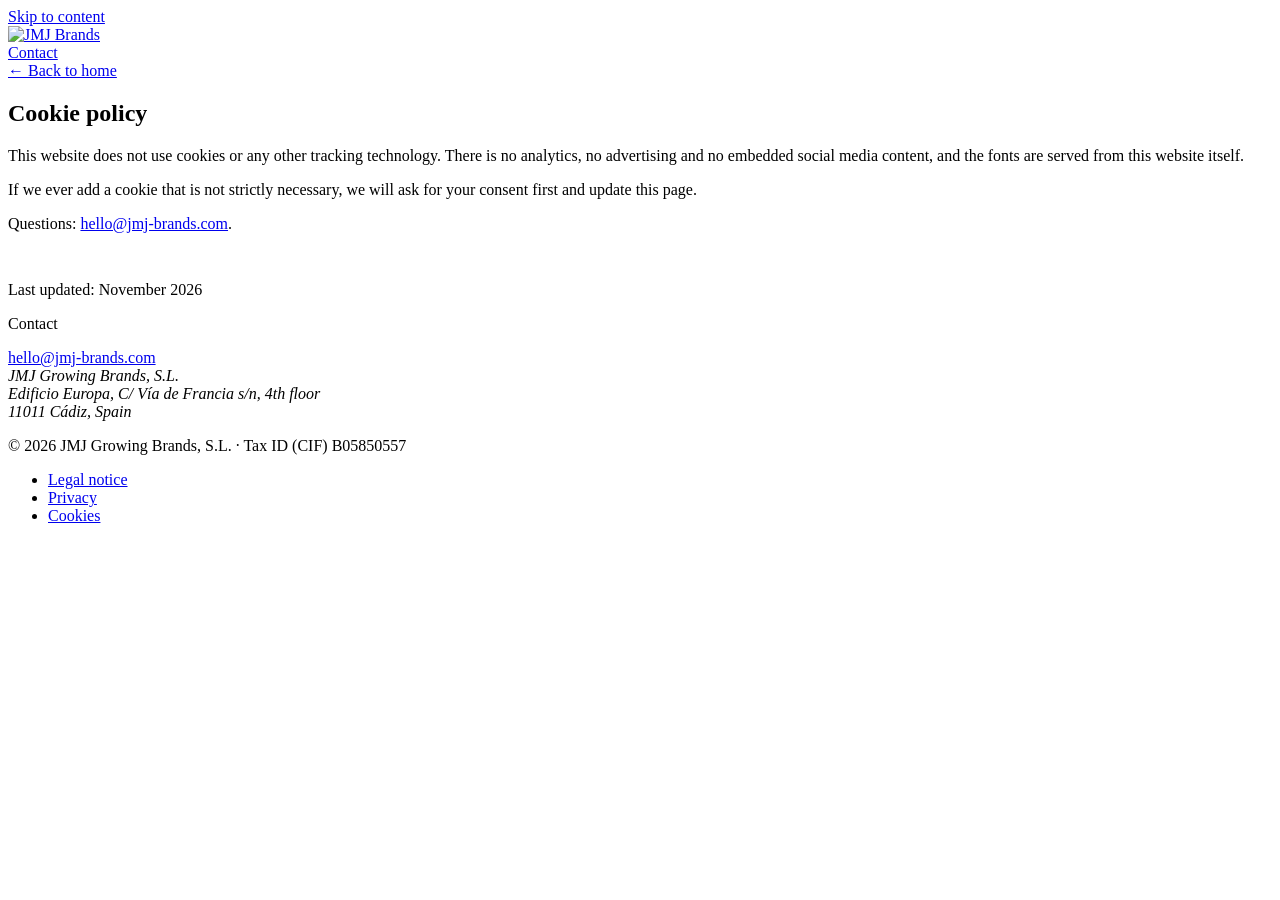
==== cookies.html @ 1d020bea "Add files via upload" ====
<!doctype html>
<html lang="en-GB">
<head>
<meta charset="utf-8">
<meta name="viewport" content="width=device-width, initial-scale=1">
<title>Cookie policy · JMJ Brands</title>
<meta name="description" content="JMJ Growing Brands creates, launches and runs product brands and digital ventures, from the first idea to sales on Amazon and other marketplaces.">
<meta name="theme-color" content="#F6F3EE">
<link rel="canonical" href="https://jmj-brands.com/cookies.html">
<link rel="icon" href="assets/img/favicon.svg" type="image/svg+xml">
<link rel="stylesheet" href="assets/site.css">
</head>
<body>
<a class="skip" href="#main">Skip to content</a>

<header class="site-header">
  <div class="wrap">
    <a class="brand" href="./" aria-label="JMJ Growing Brands, S.L., home"><img src="assets/img/logo.svg" alt="JMJ Brands" width="919" height="273"></a>
    <nav class="nav" aria-label="Main"><a href="./#contact">Contact</a></nav>
  </div>
</header>

<main id="main">
<article class="wrap prose">
<a class="back" href="./">← Back to home</a>
<h1>Cookie policy</h1>

<p>This website does not use cookies or any other tracking technology. There is no analytics, no advertising and no embedded social media content, and the fonts are served from this website itself.</p>
<p>If we ever add a cookie that is not strictly necessary, we will ask for your consent first and update this page.</p>
<p>Questions: <a href="mailto:hello@jmj-brands.com">hello@jmj-brands.com</a>.</p>
<p class="eyebrow" style="margin-top:3rem">Last updated: November 2026</p>
</article>
</main>

<footer class="site-footer" id="contact">
  <div class="wrap">
    <div class="top">
      <div>
        <p class="eyebrow">Contact</p>
        <a class="mail" href="mailto:hello@jmj-brands.com">hello@jmj-brands.com</a>
      </div>
      <address class="address">JMJ Growing Brands, S.L.<br>Edificio Europa, C/ Vía de Francia s/n, 4th floor<br>11011 Cádiz, Spain</address>
    </div>
    <div class="legal">
      <p>© 2026 JMJ Growing Brands, S.L. · Tax ID (CIF) B05850557</p>
      <ul>
        <li><a href="legal-notice.html">Legal notice</a></li>
        <li><a href="privacy.html">Privacy</a></li>
        <li><a href="cookies.html">Cookies</a></li>
      </ul>
    </div>
  </div>
</footer>
</body>
</html>
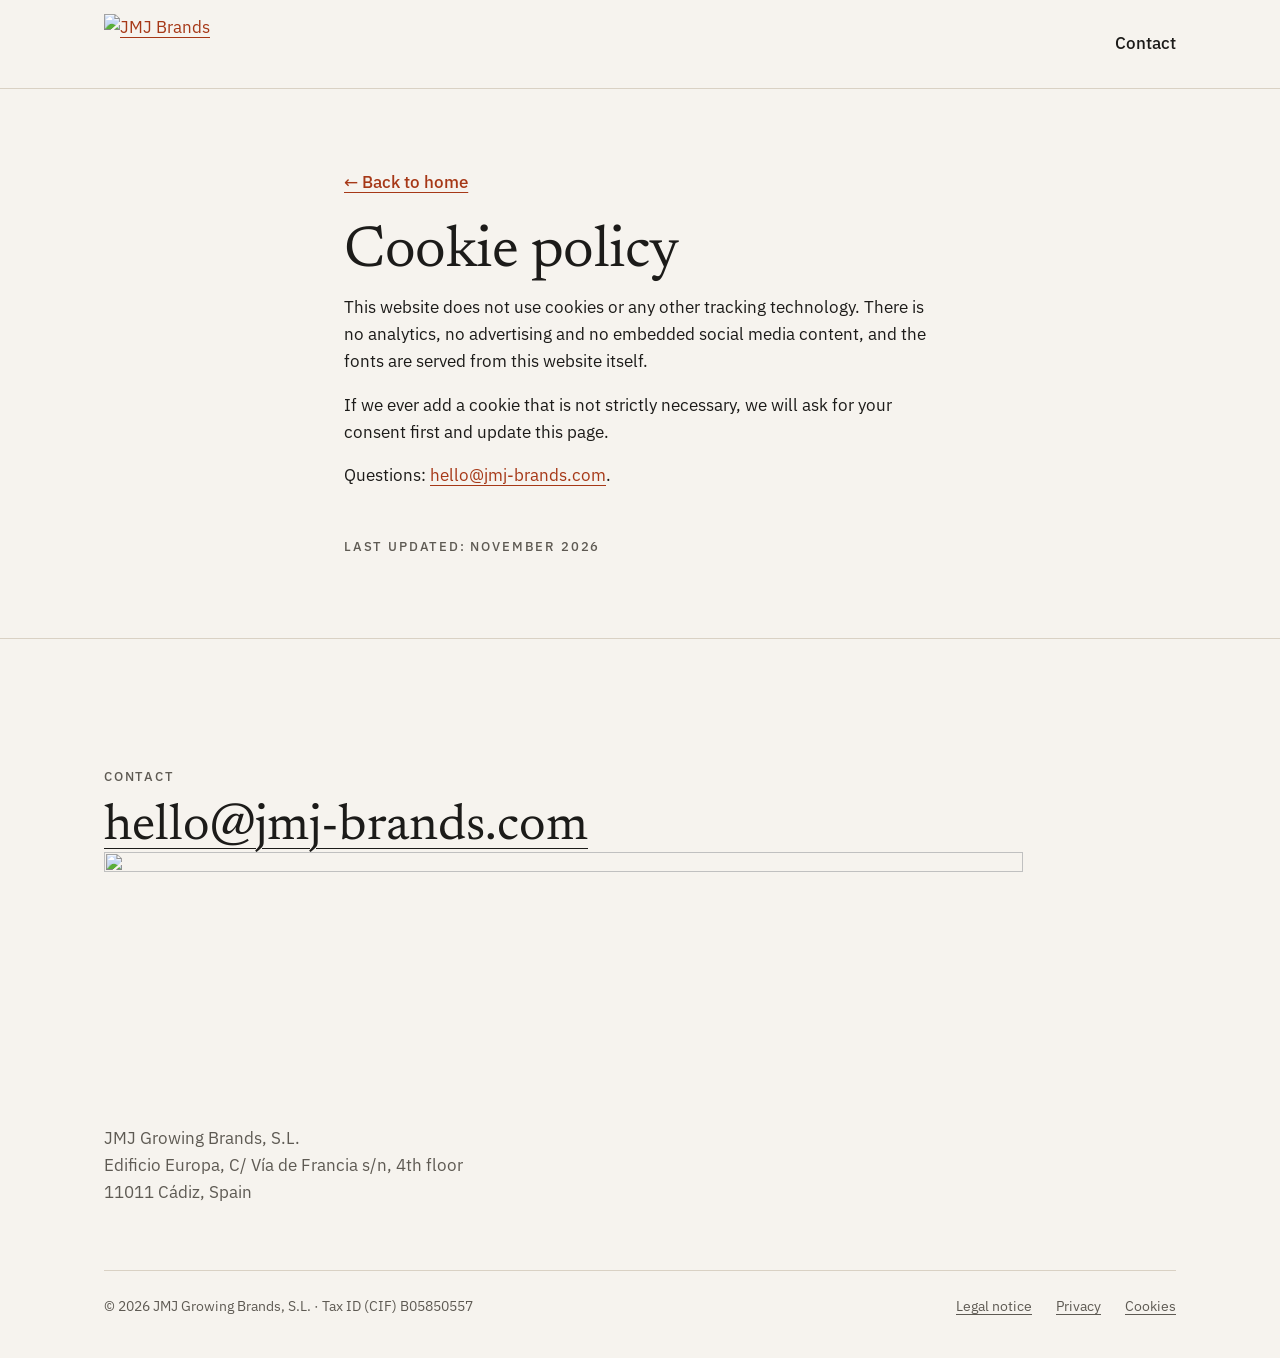
==== commit b8c39722: "Add files via upload" ====
--- a/cookies.html
+++ b/cookies.html
@@ -5,17 +5,16 @@
 <meta name="viewport" content="width=device-width, initial-scale=1">
 <title>Cookie policy · JMJ Brands</title>
 <meta name="description" content="JMJ Growing Brands creates, launches and runs product brands and digital ventures, from the first idea to sales on Amazon and other marketplaces.">
-<meta name="theme-color" content="#F6F3EE">
+<meta name="theme-color" content="#A63817">
 <link rel="canonical" href="https://jmj-brands.com/cookies.html">
 <link rel="icon" href="assets/img/favicon.svg" type="image/svg+xml">
 <link rel="stylesheet" href="assets/site.css">
 </head>
-<body>
+<body class="page">
 <a class="skip" href="#main">Skip to content</a>
-
-<header class="site-header">
+<header class="site-header top">
   <div class="wrap">
-    <a class="brand" href="./" aria-label="JMJ Growing Brands, S.L., home"><img src="assets/img/logo.svg" alt="JMJ Brands" width="919" height="273"></a>
+    <a class="brand" href="./" aria-label="JMJ Growing Brands, S.L., home"><img src="assets/img/logo-light.svg" alt="JMJ Brands" width="919" height="273"></a>
     <nav class="nav" aria-label="Main"><a href="./#contact">Contact</a></nav>
   </div>
 </header>
@@ -34,12 +33,15 @@
 
 <footer class="site-footer" id="contact">
   <div class="wrap">
-    <div class="top">
+    <div class="row">
       <div>
         <p class="eyebrow">Contact</p>
-        <a class="mail" href="mailto:hello@jmj-brands.com">hello@jmj-brands.com</a>
+        <a class="mail" href="mailto:hello@jmj-brands.com">hello@<wbr>jmj-brands.com</a>
       </div>
-      <address class="address">JMJ Growing Brands, S.L.<br>Edificio Europa, C/ Vía de Francia s/n, 4th floor<br>11011 Cádiz, Spain</address>
+      <div>
+        <img class="foot-logo" src="assets/img/logo-light.svg" alt="" width="919" height="273" loading="lazy">
+        <address class="address">JMJ Growing Brands, S.L.<br>Edificio Europa, C/ Vía de Francia s/n, 4th floor<br>11011 Cádiz, Spain</address>
+      </div>
     </div>
     <div class="legal">
       <p>© 2026 JMJ Growing Brands, S.L. · Tax ID (CIF) B05850557</p>
--- a/assets/site.css
+++ b/assets/site.css
@@ -0,0 +1,103 @@
+/* JMJ · sistema común (ver WEBS/JMJ/DESIGN.md). Solo cambia --accent por web. */
+@font-face{font-family:"Newsreader";src:url(fonts/newsreader-400.woff2) format("woff2");font-weight:400;font-style:normal;font-display:swap}
+@font-face{font-family:"Newsreader";src:url(fonts/newsreader-500.woff2) format("woff2");font-weight:500;font-style:normal;font-display:swap}
+@font-face{font-family:"Newsreader";src:url(fonts/newsreader-400-italic.woff2) format("woff2");font-weight:400;font-style:italic;font-display:swap}
+@font-face{font-family:"IBM Plex Sans";src:url(fonts/plex-sans-400.woff2) format("woff2");font-weight:400;font-style:normal;font-display:swap}
+@font-face{font-family:"IBM Plex Sans";src:url(fonts/plex-sans-500.woff2) format("woff2");font-weight:500;font-style:normal;font-display:swap}
+
+:root{
+  --paper:#F6F3EE; --paper-2:#EDE8E0; --ink:#1C1B19; --ink-muted:#5E5A53; --line:#D9D1C4;
+  --accent:#A63817; --accent-hover:#8C2F13; --accent-ink:#FFFFFF;
+  --serif:"Newsreader",Georgia,"Times New Roman",serif;
+  --sans:"IBM Plex Sans",system-ui,-apple-system,"Segoe UI",Roboto,sans-serif;
+  --wrap:72rem; --gutter:clamp(1.25rem,4vw,2.5rem); --section:clamp(4rem,2rem + 8vw,8rem);
+}
+*,*::before,*::after{box-sizing:border-box}
+html{-webkit-text-size-adjust:100%;text-size-adjust:100%}
+body{margin:0;background:var(--paper);color:var(--ink);font-family:var(--sans);font-size:1.0625rem;line-height:1.6;font-size-adjust:from-font}
+img{display:block;max-width:100%;height:auto}
+a{color:var(--accent);text-decoration-thickness:1px;text-underline-offset:.22em}
+a:hover{text-decoration-thickness:2px}
+:focus-visible{outline:2px solid var(--ink);outline-offset:3px}
+.wrap{max-width:var(--wrap);margin-inline:auto;padding-inline:var(--gutter)}
+.skip{position:absolute;left:-9999px}
+.skip:focus{left:1rem;top:1rem;z-index:10;background:var(--ink);color:var(--paper);padding:.5rem 1rem}
+
+h1,h2,h3{font-family:var(--serif);font-weight:400;line-height:1.1;letter-spacing:-.01em;margin:0;text-wrap:balance}
+h1{font-size:clamp(2.5rem,1.6rem + 3.6vw,4.5rem);line-height:1.04}
+h2{font-size:clamp(2rem,1.5rem + 2vw,3rem)}
+h3{font-size:1.5rem;line-height:1.2;font-weight:500}
+p{margin:0;text-wrap:pretty}
+em{font-family:var(--serif);font-style:italic}
+.eyebrow{font-size:.8125rem;font-weight:500;letter-spacing:.14em;text-transform:uppercase;color:var(--ink-muted)}
+.lead{font-size:1.25rem;line-height:1.5;color:var(--ink-muted);max-width:34rem}
+
+/* Cabecera */
+.site-header{border-bottom:1px solid var(--line)}
+.site-header .wrap{display:flex;align-items:center;justify-content:space-between;gap:1rem;min-height:5.5rem}
+.brand{display:inline-flex}
+.brand img{height:3rem;width:auto}
+@media (min-width:48rem){.brand img{height:3.75rem}}
+.nav a{color:var(--ink);font-weight:500;text-decoration:none}
+.nav a:hover{text-decoration:underline}
+
+/* Portada */
+.hero{padding-block:clamp(3rem,2rem + 5vw,6rem) var(--section)}
+.hero .wrap{display:grid;gap:3rem;align-items:center}
+.hero h1{margin-top:1.25rem}
+.hero .lead{margin-top:1.5rem}
+.hero figure{margin:0}
+.hero figure img{width:100%;aspect-ratio:5/4;object-fit:cover;filter:saturate(.9)}
+@media (min-width:56rem){.hero .wrap{grid-template-columns:1fr 1fr;gap:4.5rem}}
+.actions{display:flex;flex-wrap:wrap;align-items:center;gap:1rem 1.75rem;margin-top:2.5rem}
+.btn{display:inline-flex;align-items:center;min-height:3rem;padding:0 1.5rem;border-radius:2px;background:var(--accent);color:var(--accent-ink);font-weight:500;text-decoration:none}
+.btn:hover{background:var(--accent-hover)}
+.link-quiet{color:var(--ink);font-weight:500}
+
+/* Secciones */
+.section{padding-block:var(--section);border-top:1px solid var(--line)}
+.split{display:grid;gap:2.5rem}
+@media (min-width:56rem){.split{grid-template-columns:4fr 7fr;gap:4rem}}
+.split > header p{margin-top:1.25rem;color:var(--ink-muted);max-width:24rem}
+.services{list-style:none;margin:0;padding:0}
+.services li{display:grid;grid-template-columns:3.5rem 1fr;gap:.375rem 1rem;padding-block:1.75rem;border-top:1px solid var(--line)}
+.services li:last-child{border-bottom:1px solid var(--line)}
+.services .num{grid-row:span 2;font-family:var(--serif);font-size:1.5rem;line-height:1.2;color:var(--accent)}
+.services p{color:var(--ink-muted);max-width:36rem}
+
+.band{background:var(--paper-2)}
+.brands{display:grid;gap:1px;margin-top:3rem;background:var(--line);border:1px solid var(--line)}
+@media (min-width:48rem){.brands{grid-template-columns:1fr 1fr}}
+.brand-item{display:flex;flex-direction:column;gap:1rem;padding:clamp(1.75rem,1rem + 3vw,3rem);background:var(--paper);color:var(--ink);text-decoration:none}
+.brand-item:hover .go{text-decoration:underline}
+.brand-item p{color:var(--ink-muted);max-width:28rem}
+.brand-item .go{margin-top:auto;padding-top:1rem;color:var(--accent);font-weight:500}
+.wm{font-size:1.75rem;line-height:1}
+.wm-belmore{font-family:var(--serif);font-weight:500;letter-spacing:.18em}
+.wm-mommy{font-family:var(--sans);font-weight:500;letter-spacing:.06em;color:#463B30}
+
+.statement .wrap{display:grid;gap:2rem;align-items:end}
+@media (min-width:56rem){.statement .wrap{grid-template-columns:8fr 4fr;gap:4rem}}
+.statement p{margin-top:1.25rem;color:var(--ink-muted);max-width:34rem}
+
+/* Pie */
+.site-footer{border-top:1px solid var(--line);padding-block:var(--section) 2.5rem}
+.site-footer .top{display:grid;gap:2.5rem}
+@media (min-width:56rem){.site-footer .top{grid-template-columns:7fr 5fr;gap:4rem;align-items:end}}
+.mail{display:inline-block;max-width:100%;margin-top:1rem;font-family:var(--serif);font-size:clamp(1.375rem,1rem + 2vw,2.75rem);line-height:1.15;color:var(--ink);overflow-wrap:anywhere}
+.address{font-style:normal;color:var(--ink-muted)}
+.legal{display:flex;flex-wrap:wrap;justify-content:space-between;gap:1rem 2rem;margin-top:4rem;padding-top:1.5rem;border-top:1px solid var(--line);font-size:.875rem;color:var(--ink-muted)}
+.legal ul{display:flex;flex-wrap:wrap;gap:.5rem 1.5rem;list-style:none;margin:0;padding:0}
+.legal a{color:var(--ink-muted)}
+
+/* Páginas legales */
+.prose{max-width:42rem;padding-block:clamp(3rem,2rem + 4vw,5rem)}
+.prose h1{font-size:clamp(2rem,1.5rem + 2vw,3rem)}
+.prose h2{font-size:1.375rem;font-weight:500;margin-top:2.5rem}
+.prose p,.prose ul{margin-top:1rem}
+.prose li{margin-top:.375rem}
+.prose .back{display:inline-block;margin-bottom:2rem;font-weight:500}
+
+.brand-logo{height:8.5rem;width:auto;align-self:flex-start}
+.brand-logo-wide{height:5.5rem;margin-block:1.25rem}
+.statement .note{margin-top:1.5rem;font-size:.875rem;color:var(--ink-muted);max-width:34rem}
